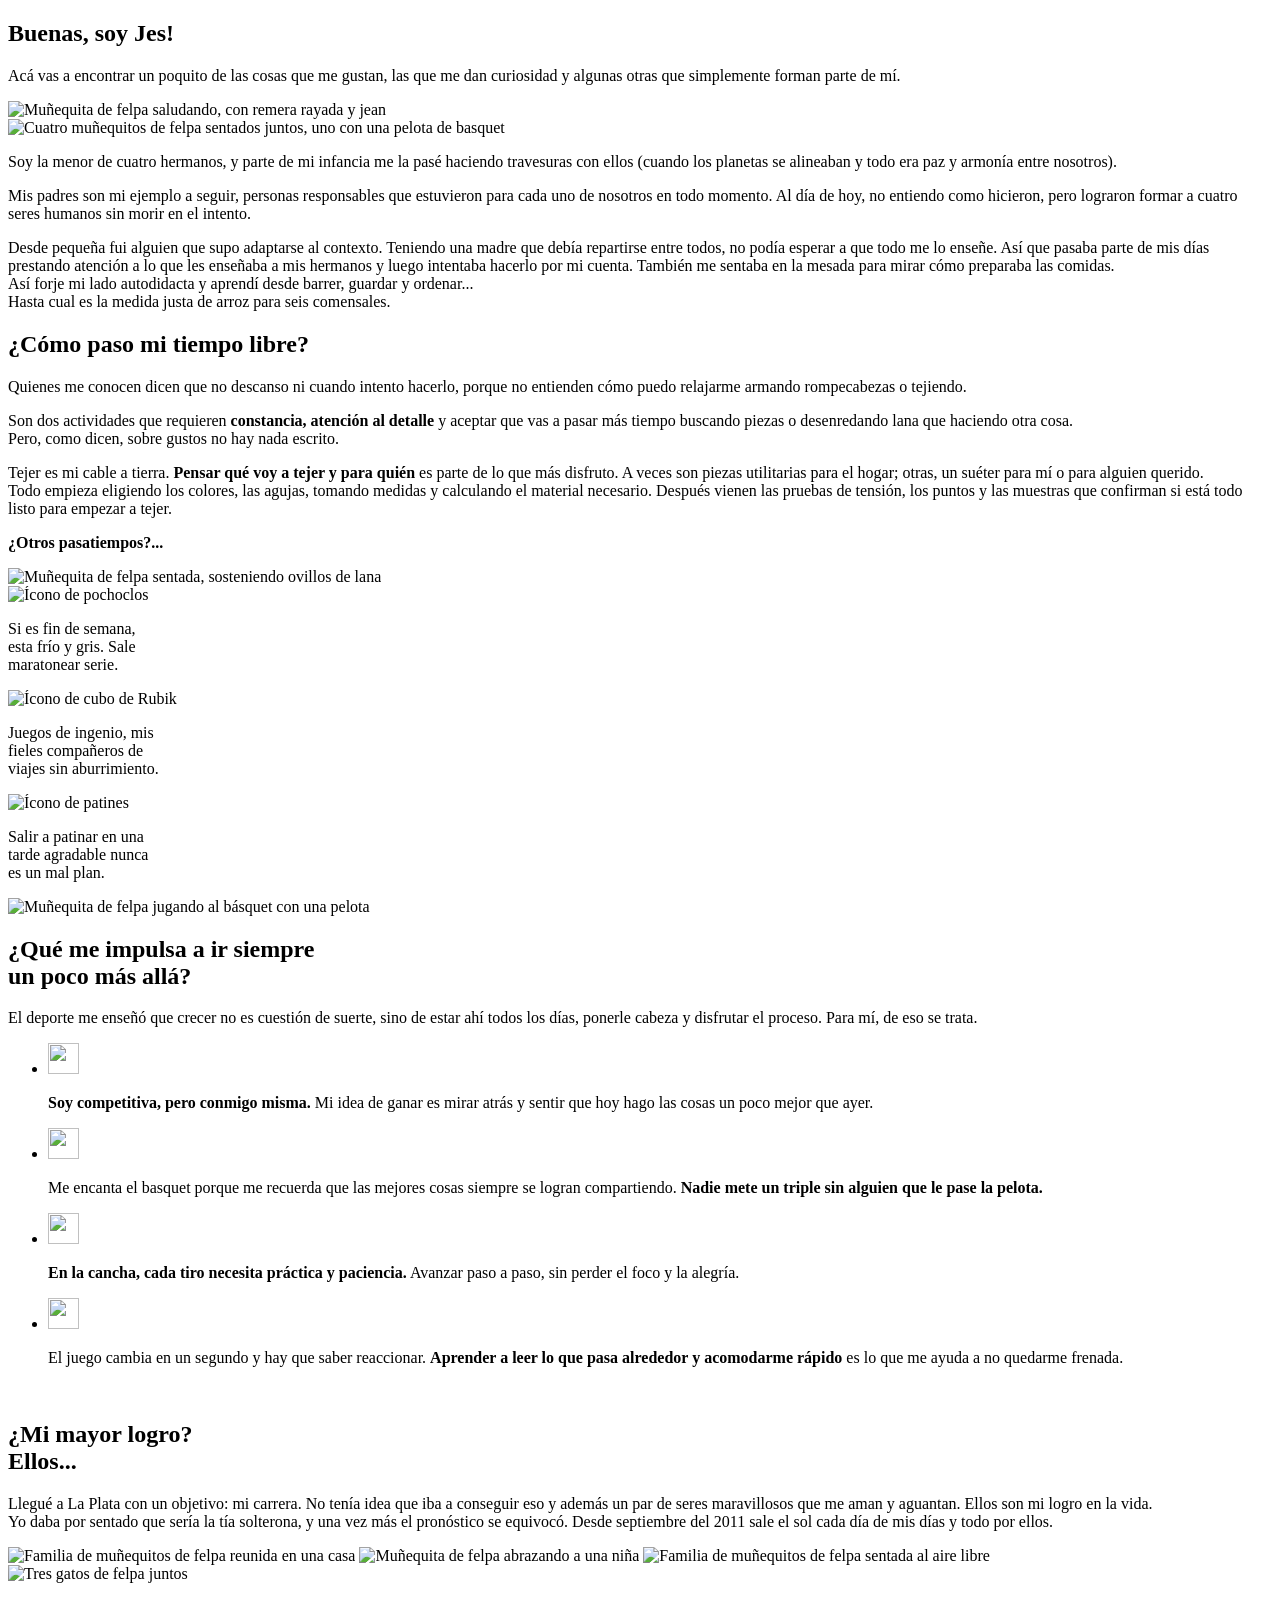
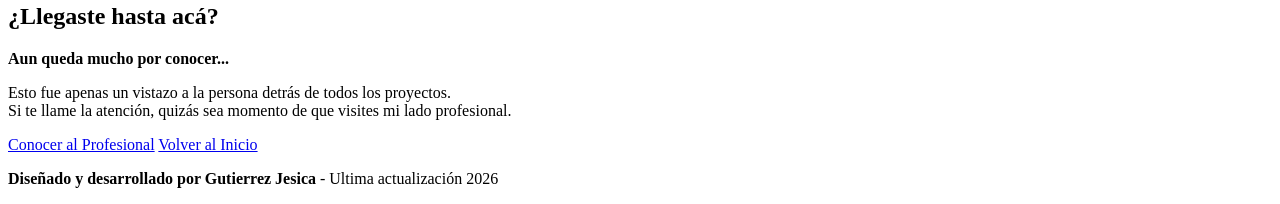
==== persona/index.html @ 0dc6d573 "url finales" ====
<!DOCTYPE html>
<html lang="es">
<head>
  <meta charset="UTF-8">
  <meta name="viewport" content="width=device-width, initial-scale=1.0">
  <title>Persona | Jesica</title>
  <link rel="stylesheet" href="style.css">
   <script data-goatcounter="https://gutierrezjesica.goatcounter.com/count" async src="//gc.zgo.at/count.js"></script>
</head>
<body>
  <main class="persona">
    <section class="persona-hero" aria-labelledby="persona-hero-title">
      <div class="persona-hero__content">
        <h1 id="persona-hero-title" class="persona-hero__title">Buenas, soy <strong>Jes!</strong></h1>
        <p class="persona-hero__intro">
          Acá vas a encontrar un poquito de las cosas que me gustan, las que me
          dan curiosidad y algunas otras que simplemente forman parte de mí.
        </p>
      </div>

      <div class="persona-hero__media">
        <img
          src="View/jes-01.webp"
          alt="Muñequita de felpa saludando, con remera rayada y jean"
          width="413"
          height="486"
        >
      </div>
    </section>

    <section class="persona-family" aria-label="Infancia y familia">
      <div class="persona-family__image">
        <img
          src="View/jes-02.webp"
          alt="Cuatro muñequitos de felpa sentados juntos, uno con una pelota de basquet"
          width="453"
          height="390"
        >
      </div>

      <div class="persona-family__panel">
        <p>
          Soy la menor de cuatro hermanos, y parte de mi infancia me la pasé haciendo
          travesuras con ellos (cuando los planetas se alineaban y todo era paz y
          armonía entre nosotros).
        </p>
        <p>
          Mis padres son mi ejemplo a seguir, personas responsables que estuvieron para
          cada uno de nosotros en todo momento. Al día de hoy, no entiendo como
          hicieron, pero lograron formar a cuatro seres humanos sin morir en el intento.
        </p>
        <p>
          Desde pequeña fui alguien que supo adaptarse al contexto. Teniendo una madre
          que debía repartirse entre todos, no podía esperar a que todo me lo enseñe. Así
          que pasaba parte de mis días prestando atención a lo que les enseñaba a mis
          hermanos y luego intentaba hacerlo por mi cuenta. También me sentaba en la
          mesada para mirar cómo preparaba las comidas.<br>
          Así forje mi lado autodidacta y aprendí desde barrer, guardar y ordenar...<br>
          Hasta cual es la medida justa de arroz para seis comensales.
        </p>
      </div>
    </section>

    <section class="persona-hobbies" aria-labelledby="persona-hobbies-title">
      <div class="persona-hobbies__content">
        <h2 id="persona-hobbies-title" class="persona-hobbies__title">¿Cómo paso <strong>mi tiempo libre</strong>?</h2>
        <p>
          Quienes me conocen dicen que no descanso ni cuando intento hacerlo, porque
          no entienden cómo puedo relajarme armando rompecabezas o tejiendo.
        </p>
        <p>
          Son dos actividades que requieren <strong>constancia, atención al detalle</strong> y aceptar que
          vas a pasar más tiempo buscando piezas o desenredando lana que haciendo
          otra cosa.<br>
          Pero, como dicen, sobre gustos no hay nada escrito.
        </p>
        <p>
          Tejer es mi cable a tierra. <strong>Pensar qué voy a tejer y para quién</strong> es parte de lo que
          más disfruto. A veces son piezas utilitarias para el hogar; otras, un suéter para mí
          o para alguien querido.<br>
          Todo empieza eligiendo los colores, las agujas, tomando medidas y calculando el
          material necesario. Después vienen las pruebas de tensión, los puntos y las
          muestras que confirman si está todo listo para empezar a tejer.
        </p>
        <p class="persona-hobbies__prompt"><strong>¿Otros pasatiempos?...</strong></p>
      </div>

      <div class="persona-hobbies__media">
        <img
          src="View/jes-03.webp"
          alt="Muñequita de felpa sentada, sosteniendo ovillos de lana"
          width="300"
          height="350"
        >
      </div>

      <div class="persona-hobbies__cards" aria-label="Otros pasatiempos">
        <article class="persona-hobby-card">
          <img src="View/movie.webp" alt="Ícono de pochoclos" width="120" height="120">
          <p>Si es fin de semana,<br>esta frío y gris. Sale<br>maratonear serie.</p>
        </article>
        <article class="persona-hobby-card">
          <img src="View/rubik.webp" alt="Ícono de cubo de Rubik" width="120" height="120">
          <p>Juegos de ingenio, mis<br>fieles compañeros de<br>viajes sin aburrimiento.</p>
        </article>
        <article class="persona-hobby-card">
          <img src="View/roller.webp" alt="Ícono de patines" width="120" height="120">
          <p>Salir a patinar en una<br>tarde agradable nunca<br>es un mal plan.</p>
        </article>
      </div>
    </section>

    <section class="persona-sport" aria-labelledby="persona-sport-title">
      <div class="persona-sport__media">
        <img
          src="View/jes-04.webp"
          alt="Muñequita de felpa jugando al básquet con una pelota"
          width="500"
          height="500"
        >
      </div>

      <div class="persona-sport__content">
        <h2 id="persona-sport-title" class="persona-sport__title">¿Qué me impulsa a ir siempre<br><strong>un poco más allá?</strong></h2>
        <p class="persona-sport__intro">
          El deporte me enseñó que crecer no es cuestión de suerte, sino de estar ahí todos los días,
          ponerle cabeza y disfrutar el proceso. Para mí, de eso se trata.
        </p>

        <ul class="persona-sport__list">
          <li>
            <img class="persona-sport__icon" src="View/IC-persona.webp" alt="" width="31" height="31">
            <p><strong>Soy competitiva, pero conmigo misma.</strong> Mi idea de ganar es mirar atrás y sentir que hoy
            hago las cosas un poco mejor que ayer.</p>
          </li>
          <li>
            <img class="persona-sport__icon" src="View/IC-persona.webp" alt="" width="31" height="31">
            <p>Me encanta el basquet porque me recuerda que las mejores cosas siempre se logran
            compartiendo. <strong>Nadie mete un triple sin alguien que le pase la pelota.</strong></p>
          </li>
          <li>
            <img class="persona-sport__icon" src="View/IC-persona.webp" alt="" width="31" height="31">
            <p><strong>En la cancha, cada tiro necesita práctica y paciencia.</strong> Avanzar paso a paso, sin perder
            el foco y la alegría.</p>
          </li>
          <li>
            <img class="persona-sport__icon" src="View/IC-persona.webp" alt="" width="31" height="31">
            <p>El juego cambia en un segundo y hay que saber reaccionar. <strong>Aprender a leer lo que pasa
            alrededor y acomodarme rápido</strong> es lo que me ayuda a no quedarme frenada.</p>
          </li>
        </ul>
      </div>
    </section>

    <section class="persona-achievement" aria-labelledby="persona-achievement-title">
      <picture class="persona-achievement__background">
        <source media="(max-width: 640px)" srcset="View/BG-persona-mobile.webp">
        <img src="View/BG-persona.webp" alt="" aria-hidden="true">
      </picture>

      <div class="persona-achievement__content">
        <h2 id="persona-achievement-title" class="persona-achievement__title">¿Mi mayor logro?<br><strong>Ellos...</strong></h2>
        <p>
          Llegué a La Plata con un objetivo: mi carrera. No tenía idea que iba a conseguir eso y además un par de seres maravillosos que me aman y aguantan. Ellos son mi logro en la vida.<br>
          Yo daba por sentado que sería la tía solterona, y una vez más el pronóstico se equivocó. Desde septiembre del 2011 sale el sol cada día de mis días y todo por ellos.
        </p>
      </div>

      <div class="persona-achievement__photos" aria-label="Fotos de mi familia">
        <img class="persona-achievement__photo persona-achievement__photo--family" src="View/jes-05.webp" alt="Familia de muñequitos de felpa reunida en una casa" width="480" height="500">
        <img class="persona-achievement__photo persona-achievement__photo--mother" src="View/jes-06.webp" alt="Muñequita de felpa abrazando a una niña" width="480" height="480">
        <img class="persona-achievement__photo persona-achievement__photo--parents" src="View/jes-07.webp" alt="Familia de muñequitos de felpa sentada al aire libre" width="500" height="420">
      </div>

      <img class="persona-achievement__cats" src="View/jes-08.webp" alt="Tres gatos de felpa juntos" width="440" height="190">
    </section>

    <section class="persona-ending" aria-labelledby="persona-ending-title">
      <h2 id="persona-ending-title" class="persona-ending__title">¿Llegaste hasta acá?</h2>
      <p class="persona-ending__subtitle"><strong>Aun queda mucho por conocer...</strong></p>
      <p class="persona-ending__text">
        Esto fue apenas un vistazo a la persona detrás de todos los proyectos.<br>
        Si te llame la atención, quizás sea momento de que visites mi lado profesional.
      </p>
      <div class="persona-ending__actions">
        <a class="persona-ending__link" href="profesional.html">Conocer al Profesional</a>
        <a class="persona-ending__link persona-ending__link--home" href="https://gutierrezjesica.github.io/">Volver al Inicio</a>
      </div>
    </section>

    <footer class="persona-footer">
      <p><strong>Diseñado y desarrollado por Gutierrez Jesica</strong><span class="footer-update"> - Ultima actualización 2026</span></p>
    </footer>
  </main>
</body>
</html>
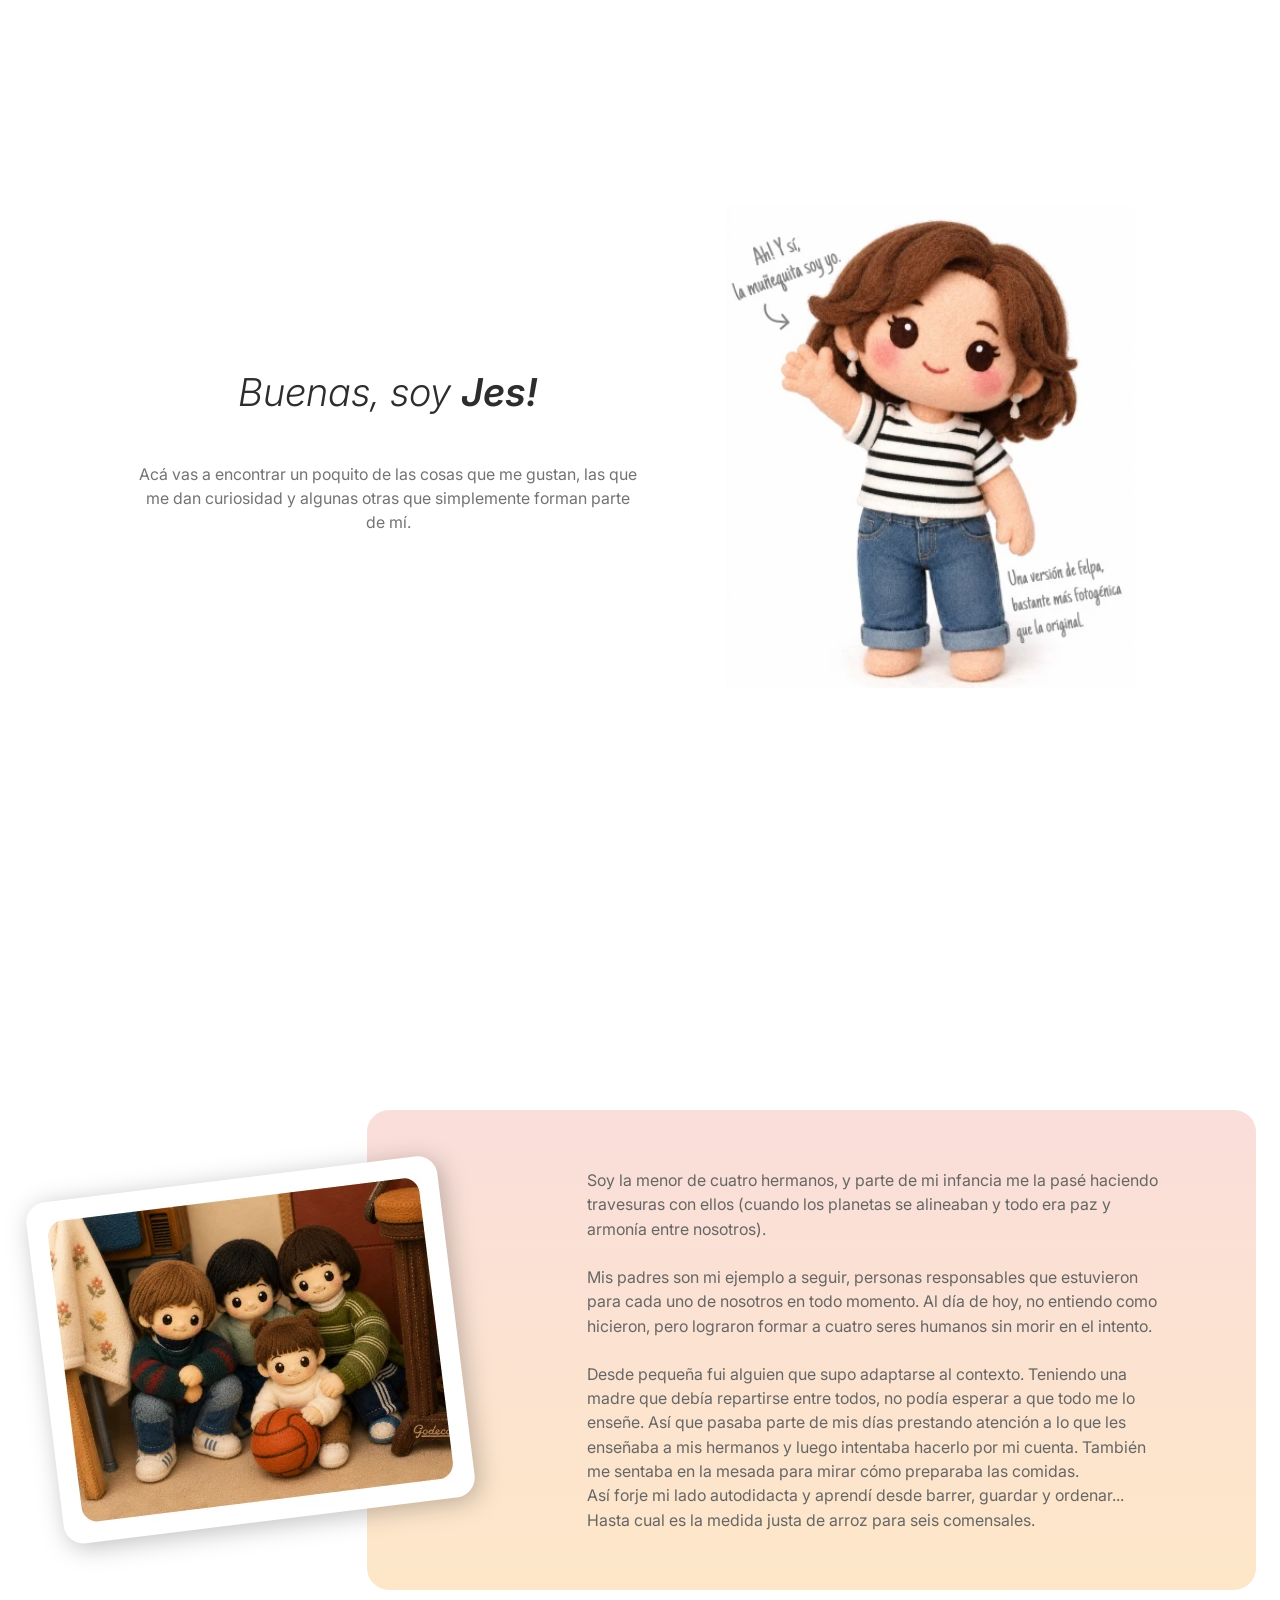
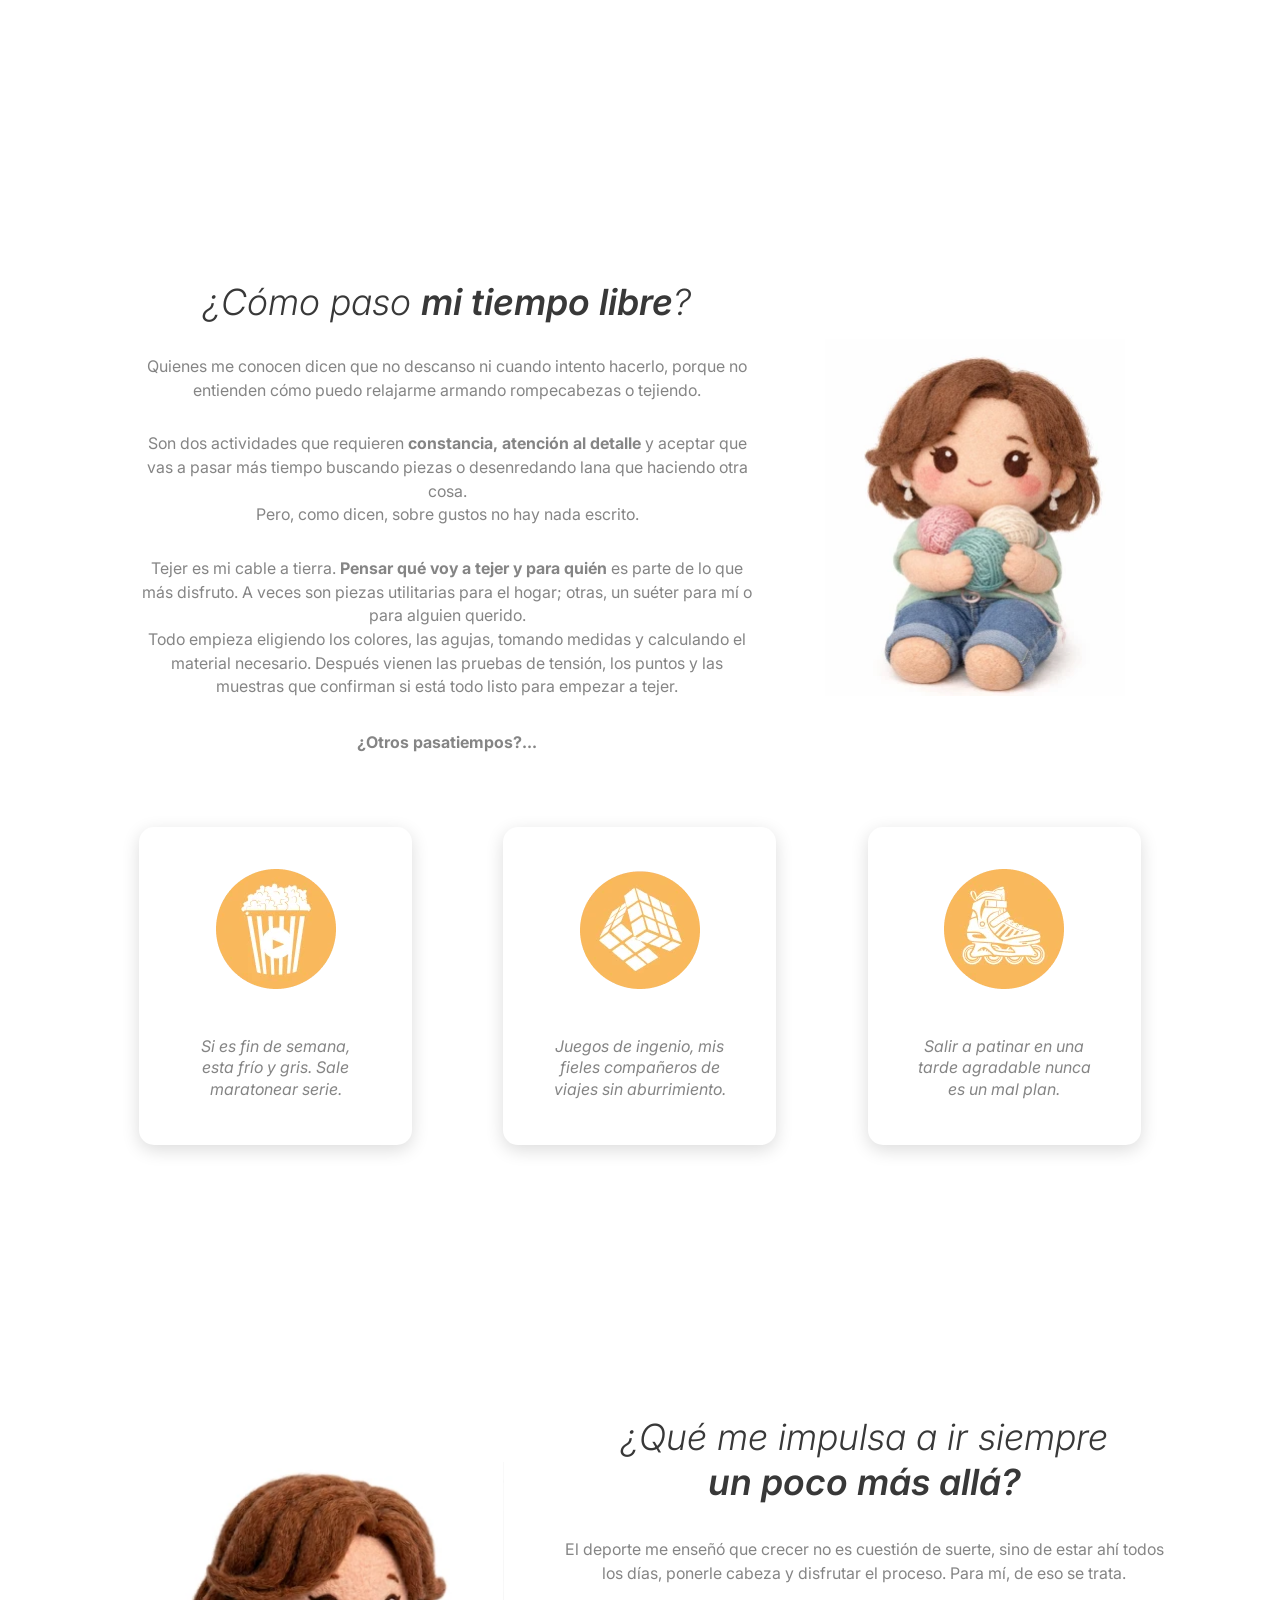
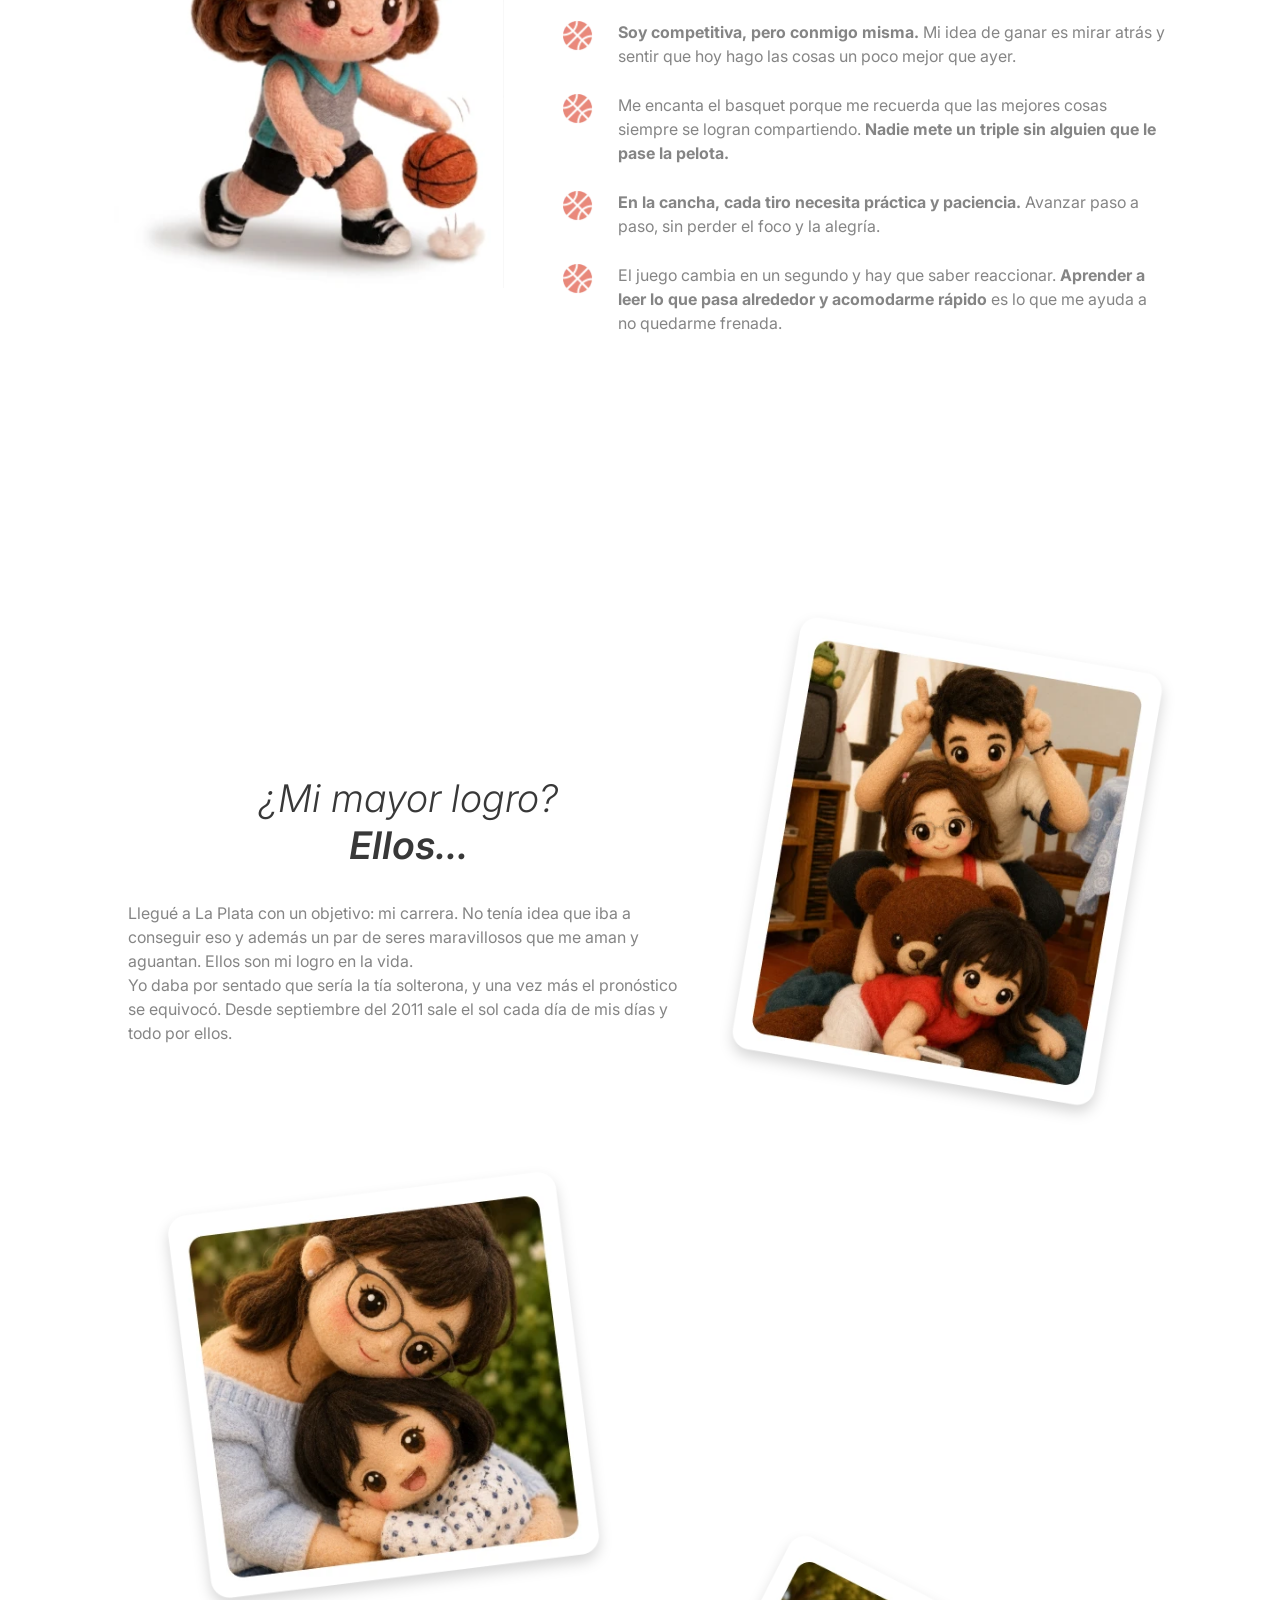
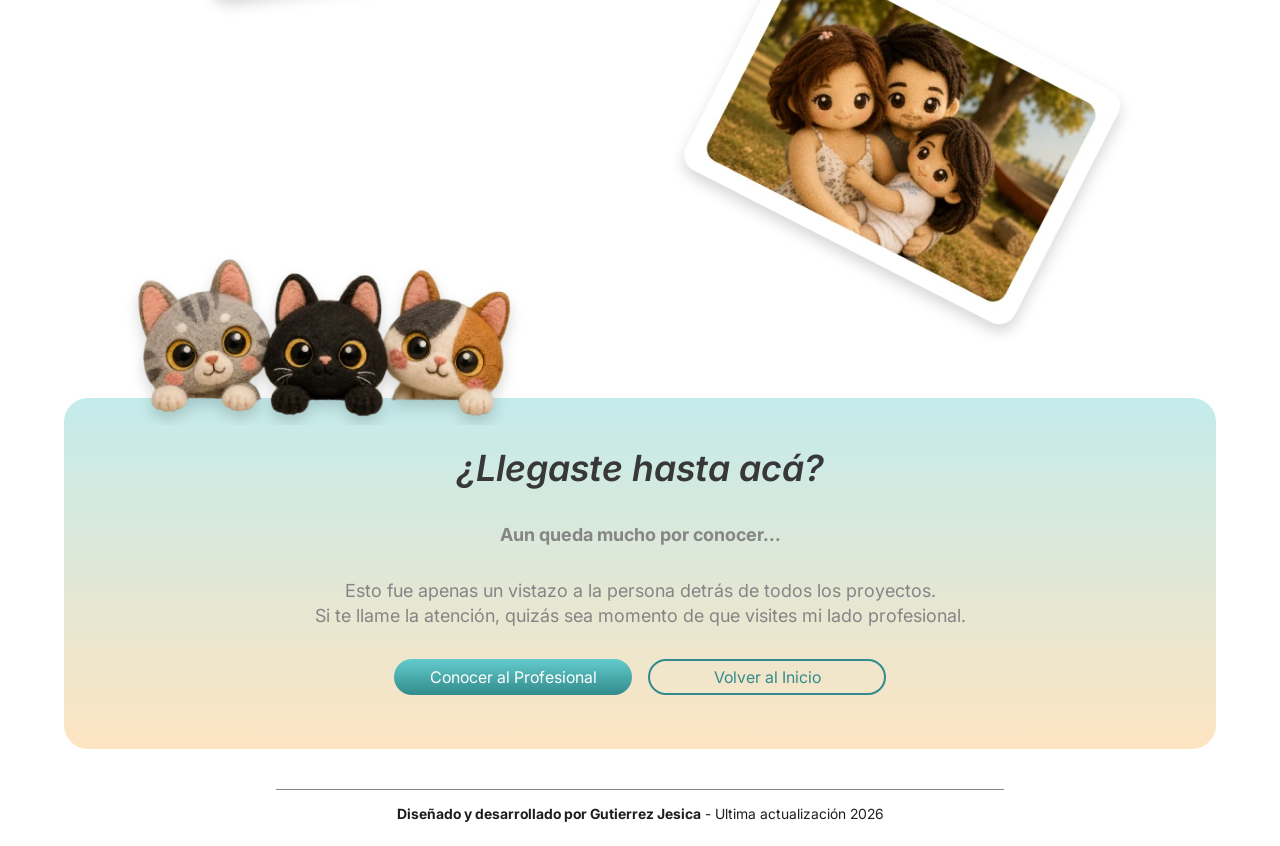
==== commit fea42778: "corrección favicon" ====
--- a/persona/index.html
+++ b/persona/index.html
@@ -1,11 +1,16 @@
 <!DOCTYPE html>
 <html lang="es">
 <head>
+  <!-- Favicon -->
+  <link rel="icon" type="image/png" href="/Favicon.png">
+  <link rel="apple-touch-icon" href="/Favicon.png">
+
   <meta charset="UTF-8">
   <meta name="viewport" content="width=device-width, initial-scale=1.0">
+  <base href="../">
   <title>Persona | Jesica</title>
   <link rel="stylesheet" href="style.css">
-   <script data-goatcounter="https://gutierrezjesica.goatcounter.com/count" async src="//gc.zgo.at/count.js"></script>
+  <script data-goatcounter="https://gutierrezjesica.goatcounter.com/count" async src="//gc.zgo.at/count.js"></script>
 </head>
 <body>
   <main class="persona">
@@ -183,7 +188,7 @@
         Si te llame la atención, quizás sea momento de que visites mi lado profesional.
       </p>
       <div class="persona-ending__actions">
-        <a class="persona-ending__link" href="profesional.html">Conocer al Profesional</a>
+        <a class="persona-ending__link" href="profesional/">Conocer al Profesional</a>
         <a class="persona-ending__link persona-ending__link--home" href="https://gutierrezjesica.github.io/">Volver al Inicio</a>
       </div>
     </section>
